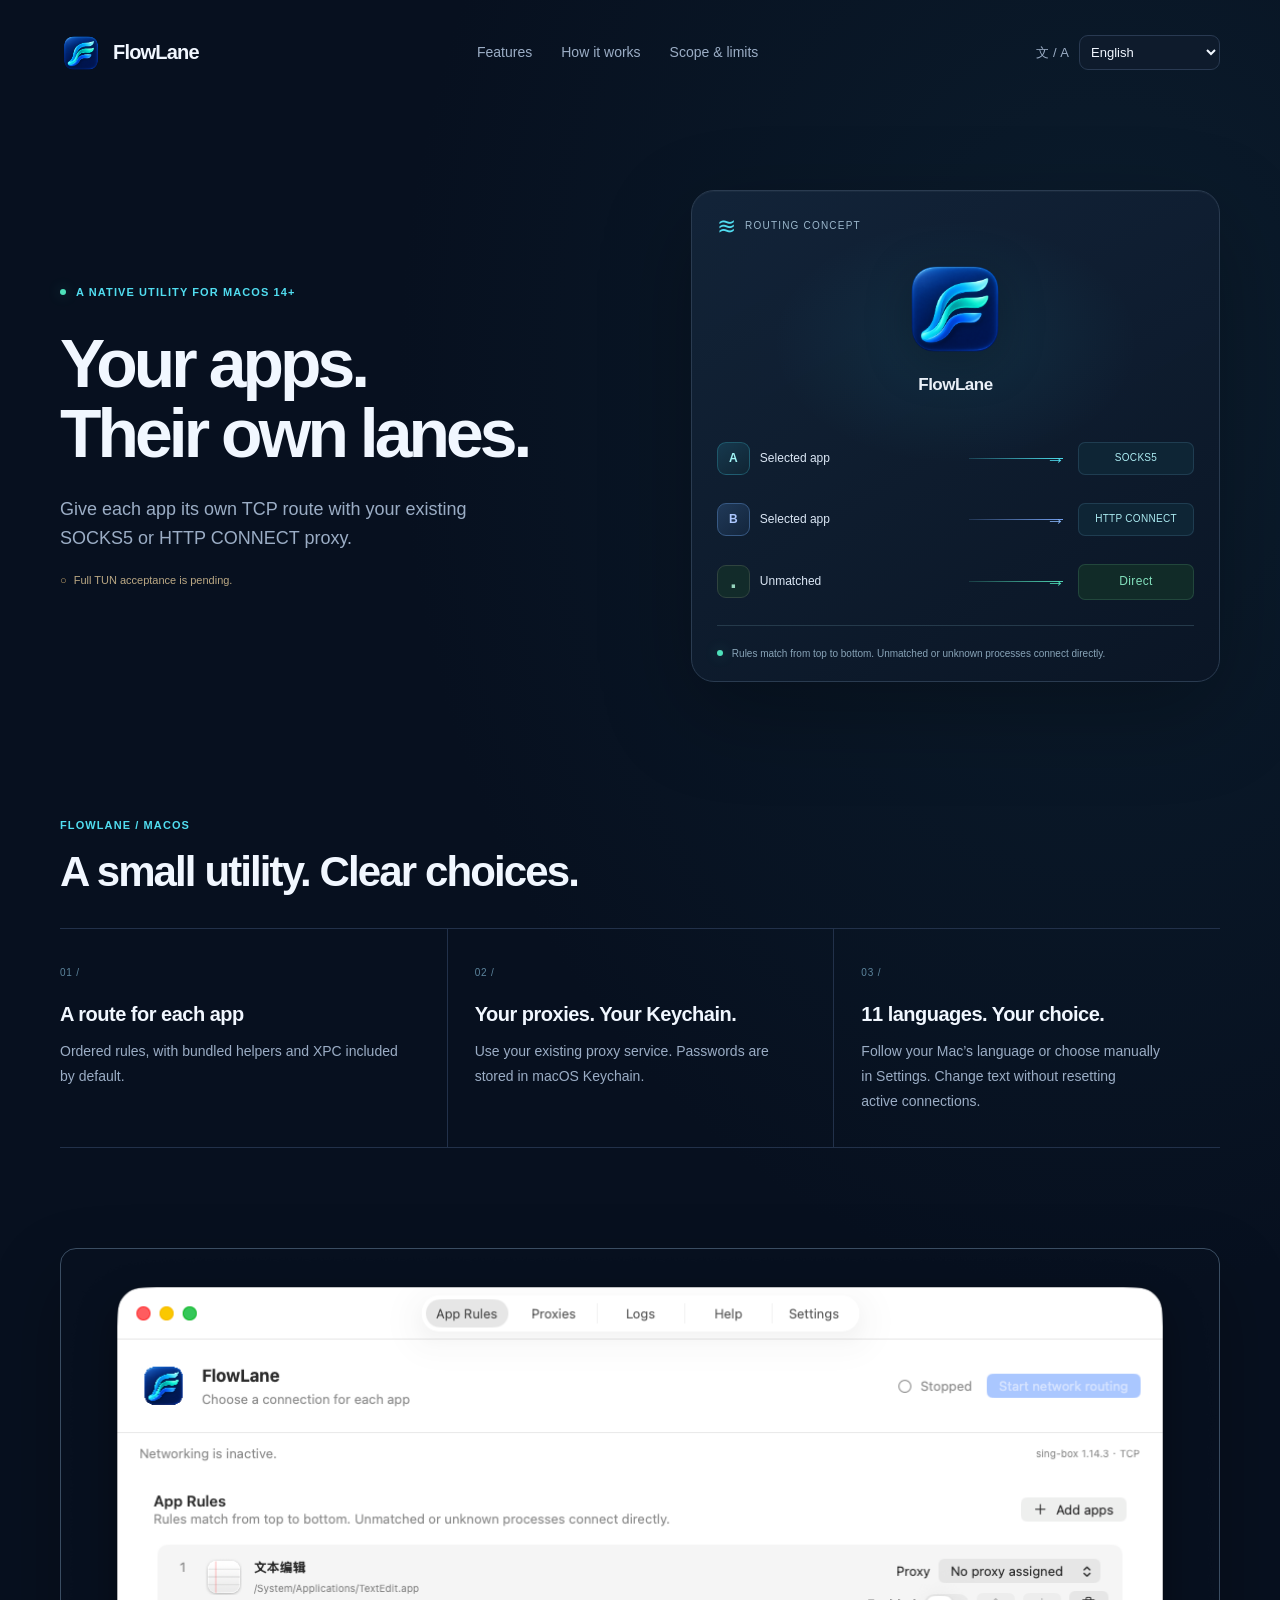
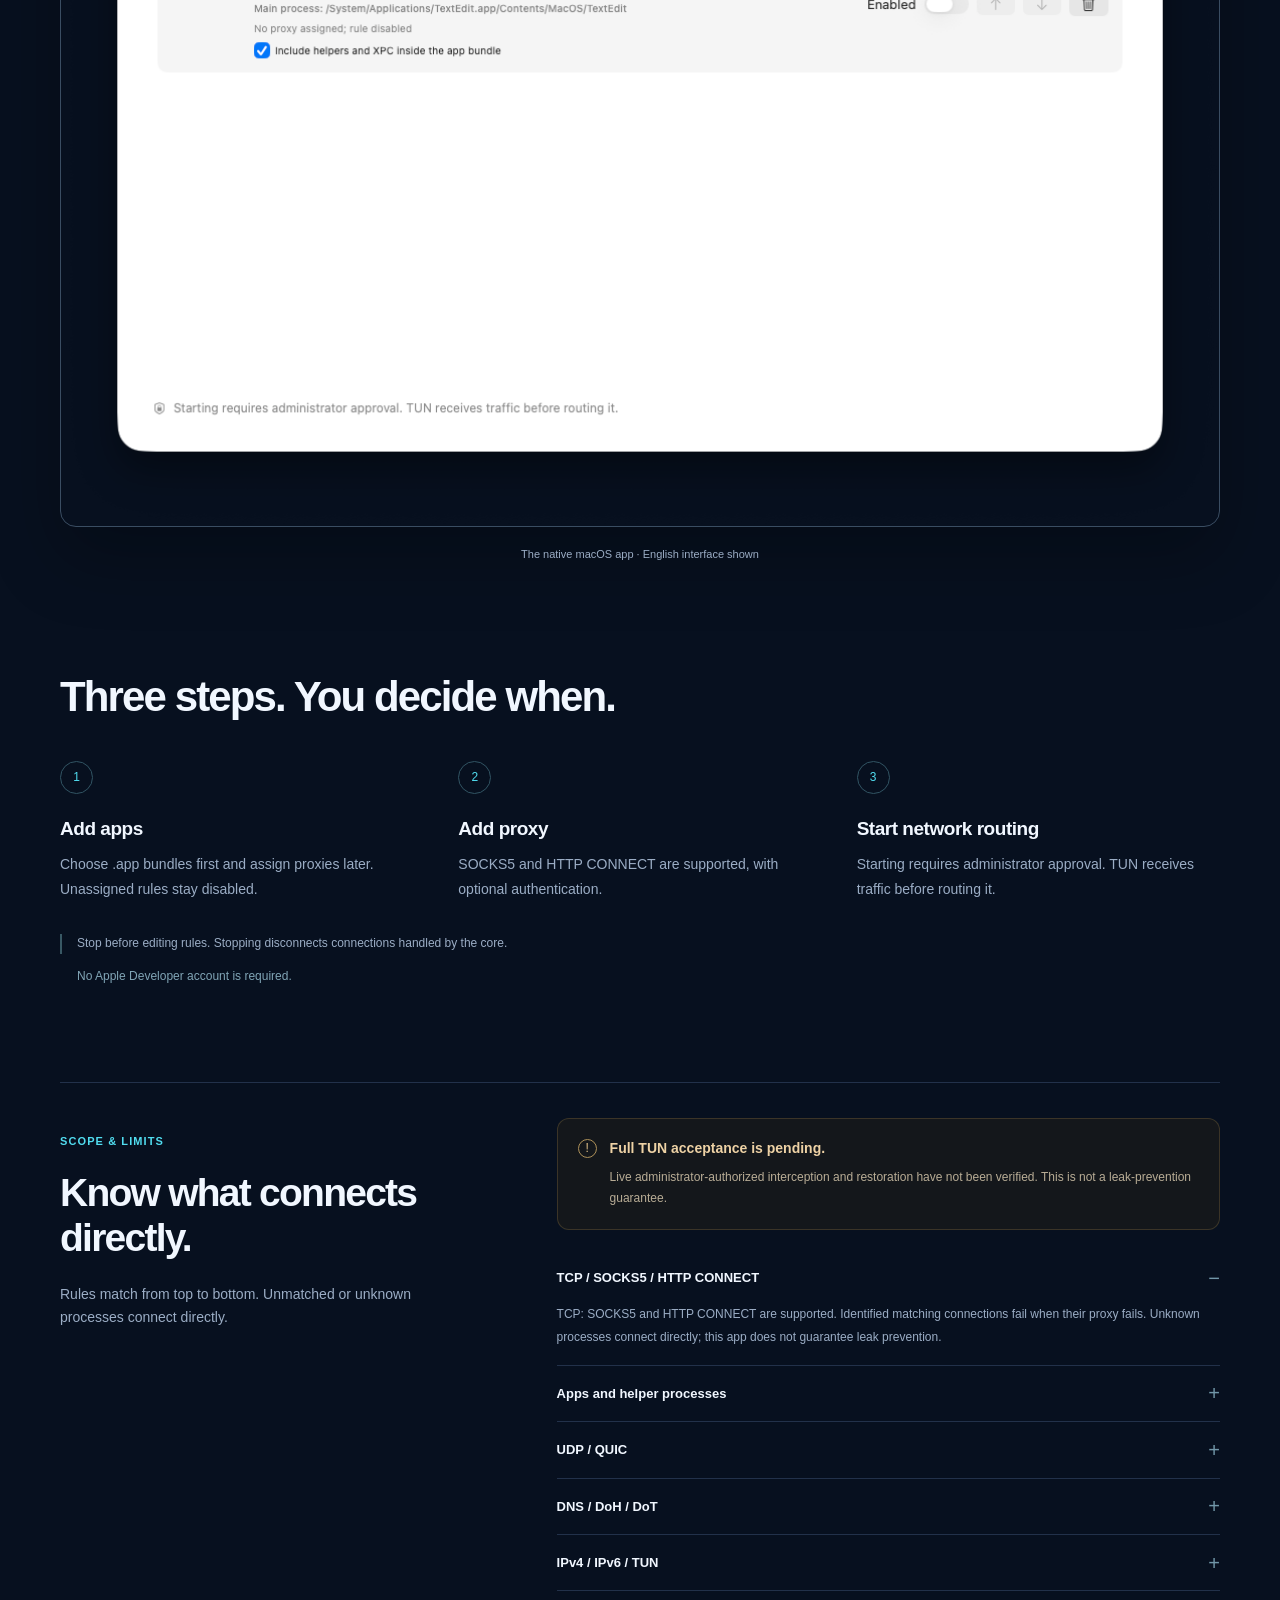
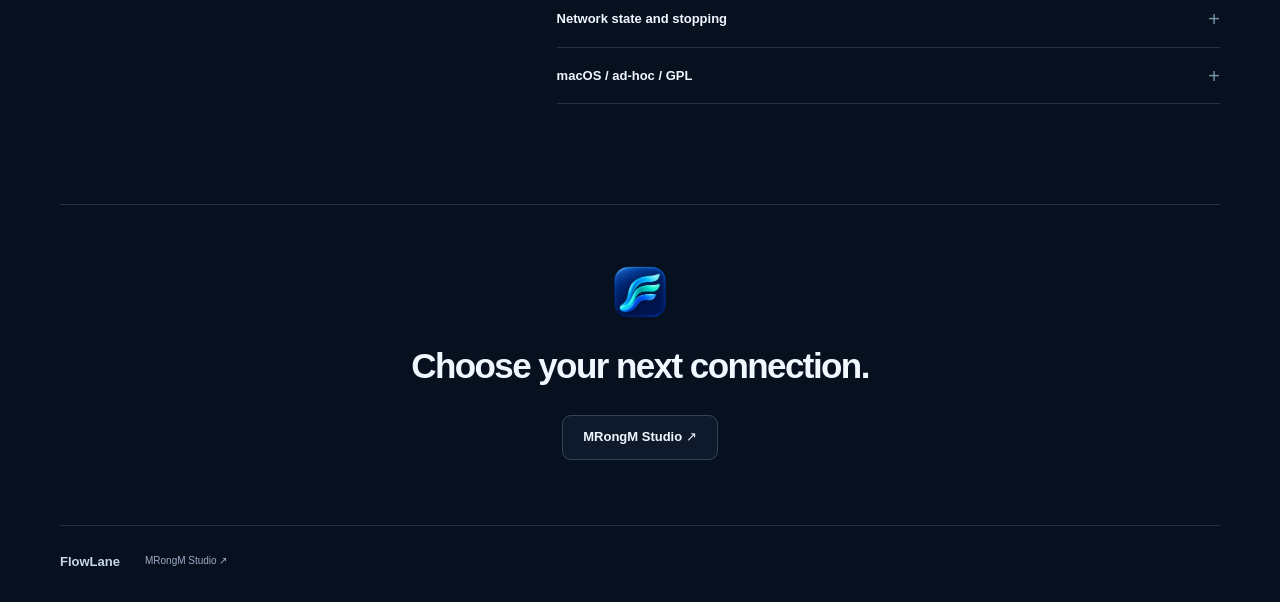
==== apps/flowlane/index.html @ 8cc9bf3f "feat(site): add FlowLane product page - expand the studio portfolio with a dedicated multilingual Fl" ====
<!doctype html>
<html lang="en" dir="ltr">
<head>
  <meta charset="utf-8">
  <meta name="viewport" content="width=device-width, initial-scale=1">
  <meta name="theme-color" content="#07101f">
  <meta name="description" content="FlowLane is a native macOS utility for assigning existing SOCKS5 and HTTP CONNECT proxies to individual apps. Know what connects directly.">
  <meta http-equiv="Content-Security-Policy" content="default-src 'self'; script-src 'self'; style-src 'self'; img-src 'self'; connect-src 'self'; base-uri 'none'; form-action 'none'">
  <meta property="og:title" content="FlowLane — Your apps. Their own lanes.">
  <meta property="og:type" content="website">
  <meta property="og:url" content="https://mrongm.328064.xyz/apps/flowlane/">
  <meta property="og:image" content="https://mrongm.328064.xyz/apps/flowlane/assets/flowlane.png">
  <title>FlowLane — Your apps. Their own lanes.</title>
  <link rel="canonical" href="https://mrongm.328064.xyz/apps/flowlane/">
  <link rel="icon" type="image/png" href="./assets/flowlane.png">
  <link rel="stylesheet" href="./style.css">
  <script type="module" src="./app.mjs"></script>
</head>
<body>
  <a class="skip-link" href="#main" data-i18n="skip">Skip to content</a>
  <header class="site-header wrap">
    <a class="brand" href="#" aria-label="FlowLane"><img src="./assets/flowlane.png" width="42" height="42" alt=""><span data-i18n="brand">FlowLane</span></a>
    <nav aria-label="Main navigation" data-i18n-aria="navigation">
      <a href="#features" data-i18n="navFeatures">Features</a>
      <a href="#how" data-i18n="navHow">How it works</a>
      <a href="#scope" data-i18n="navScope">Scope &amp; limits</a>
    </nav>
    <label class="language-control"><span class="language-icon" aria-hidden="true">文 / A</span><span class="sr-only" data-i18n="language">Interface language</span><select id="language" aria-label="Interface language" data-i18n-aria="language" disabled>
      <option value="en" lang="en">English</option><option value="zh-Hans" lang="zh-Hans">简体中文</option><option value="zh-Hant" lang="zh-Hant">繁體中文</option><option value="ja" lang="ja">日本語</option><option value="ko" lang="ko">한국어</option><option value="fr" lang="fr">Français</option><option value="de" lang="de">Deutsch</option><option value="es" lang="es">Español</option><option value="pt-BR" lang="pt-BR">Português (Brasil)</option><option value="ru" lang="ru">Русский</option><option value="ar" lang="ar">العربية</option>
    </select></label>
  </header>
  <main id="main">
    <section class="hero wrap" aria-labelledby="hero-title">
      <div class="hero-copy">
        <p class="eyebrow"><span class="status-dot" aria-hidden="true"></span><span data-i18n="eyebrow">A native utility for macOS 14+</span></p>
        <h1 id="hero-title" data-i18n="heroTitle">Your apps.
Their own lanes.</h1>
        <p class="hero-description" data-i18n="heroBody">Give each app its own TCP route with your existing SOCKS5 or HTTP CONNECT proxy.</p>
        <a class="hero-caution" href="#scope"><span aria-hidden="true">○</span><span data-i18n="acceptanceTitle">Full TUN acceptance is pending.</span></a>
      </div>
      <div class="routing-visual" role="img" aria-label="Selected app: SOCKS5 / HTTP CONNECT. Rules match from top to bottom. Unmatched or unknown processes connect directly." data-i18n-aria="diagramAria">
        <div class="visual-label"><span class="tiny-lanes" aria-hidden="true">≋</span><span data-i18n="diagramTitle">Routing concept</span></div>
        <div class="visual-brand"><img src="./assets/flowlane.png" alt="" width="108" height="108"><span>FlowLane</span></div>
        <div class="route"><span class="app-symbol" aria-hidden="true">A</span><span class="route-name" data-i18n="selectedApp">Selected app</span><span class="route-line cyan" aria-hidden="true"><span>→</span></span><bdi class="protocol">SOCKS5</bdi></div>
        <div class="route"><span class="app-symbol blue" aria-hidden="true">B</span><span class="route-name" data-i18n="selectedApp">Selected app</span><span class="route-line blue" aria-hidden="true"><span>→</span></span><bdi class="protocol">HTTP CONNECT</bdi></div>
        <div class="route direct-route"><span class="app-symbol muted" aria-hidden="true">·</span><span class="route-name" data-i18n="unmatched">Unmatched</span><span class="route-line teal" aria-hidden="true"><span>→</span></span><span class="protocol direct" data-i18n="direct">Direct</span></div>
        <div class="visual-foot"><span class="status-dot" aria-hidden="true"></span><span data-i18n="scopeIntro">Rules match from top to bottom. Unmatched or unknown processes connect directly.</span></div>
      </div>
    </section>
    <section id="features" class="features wrap" aria-labelledby="features-title">
      <div class="section-heading"><p class="eyebrow">FlowLane / macOS</p><h2 id="features-title" data-i18n="featuresTitle">A small utility. Clear choices.</h2></div>
      <div class="feature-grid">
        <article><span class="feature-number" aria-hidden="true">01 /</span><h3 data-i18n="featureRulesTitle">A route for each app</h3><p data-i18n="featureRulesBody">Ordered rules, with bundled helpers and XPC included by default.</p></article>
        <article><span class="feature-number" aria-hidden="true">02 /</span><h3 data-i18n="featureProxyTitle">Your proxies. Your Keychain.</h3><p data-i18n="featureProxyBody">Use your existing proxy service. Passwords are stored in macOS Keychain.</p></article>
        <article><span class="feature-number" aria-hidden="true">03 /</span><h3 data-i18n="featureLanguagesTitle">11 languages. Your choice.</h3><p data-i18n="featureLanguagesBody">Follow your Mac’s language or choose manually in Settings. Change text without resetting active connections.</p></article>
      </div>
    </section>
    <section class="app-preview wrap"><figure><img src="./assets/flowlane-ui-en.png" alt="The native macOS app · English interface shown" data-i18n-alt="screenshotCaption" loading="lazy" width="1152" height="872"><figcaption data-i18n="screenshotCaption">The native macOS app · English interface shown</figcaption></figure></section>
    <section id="how" class="how wrap" aria-labelledby="how-title">
      <div class="section-heading"><h2 id="how-title" data-i18n="howTitle">Three steps. You decide when.</h2></div>
      <ol class="steps">
        <li><span class="step-number" aria-hidden="true">1</span><h3 data-i18n="step1Title">Add apps</h3><p data-i18n="step1Body">Choose .app bundles first and assign proxies later. Unassigned rules stay disabled.</p></li>
        <li><span class="step-number" aria-hidden="true">2</span><h3 data-i18n="step2Title">Add proxy</h3><p data-i18n="step2Body">SOCKS5 and HTTP CONNECT are supported, with optional authentication.</p></li>
        <li><span class="step-number" aria-hidden="true">3</span><h3 data-i18n="step3Title">Start network routing</h3><p data-i18n="step3Body">Starting requires administrator approval. TUN receives traffic before routing it.</p></li>
      </ol>
      <p class="steps-note" data-i18n="stepsNote">Stop before editing rules. Stopping disconnects connections handled by the core.</p>
      <p class="account-note" data-i18n="accountNote">No Apple Developer account is required.</p>
    </section>
    <section id="scope" class="scope wrap" aria-labelledby="scope-title">
      <div class="scope-heading"><p class="eyebrow" data-i18n="navScope">Scope &amp; limits</p><h2 id="scope-title" data-i18n="scopeTitle">Know what connects directly.</h2><p data-i18n="scopeIntro">Rules match from top to bottom. Unmatched or unknown processes connect directly.</p></div>
      <div class="scope-details">
        <aside class="acceptance"><span class="notice-mark" aria-hidden="true">!</span><div><h3 data-i18n="acceptanceTitle">Full TUN acceptance is pending.</h3><p data-i18n="acceptanceBody">Live administrator-authorized interception and restoration have not been verified. This is not a leak-prevention guarantee.</p></div></aside>
        <details open><summary>TCP / SOCKS5 / HTTP CONNECT</summary><p data-i18n="scopeTcp">TCP: SOCKS5 and HTTP CONNECT are supported. Identified matching connections fail when their proxy fails. Unknown processes connect directly; this app does not guarantee leak prevention.</p></details>
        <details><summary data-i18n="scopeHelpersTitle">Apps and helper processes</summary><p data-i18n="scopeHelpers">Helpers: processes inside the .app bundle match by default. Shared WebKit networking, system services and other proxy tools outside the bundle cannot automatically be attributed to the originating app. Re-select an app after moving or updating it.</p></details>
        <details><summary>UDP / QUIC</summary><p data-i18n="scopeUdp">UDP / QUIC: UDP from matching apps is rejected, allowing compatible clients to fall back to TCP. Unmatched UDP connects directly, including traffic from shared or unknown processes.</p></details>
        <details><summary>DNS / DoH / DoT</summary><p data-i18n="scopeDns">DNS: system DNS settings stay unchanged and port 53 connects directly. Per-app DNS and DNS privacy are not provided. An app's own TCP DoH / DoT connections still follow its process rules.</p></details>
        <details><summary>IPv4 / IPv6 / TUN</summary><p data-i18n="scopeIpv6">IPv6: the TUN configuration includes both IPv4 and IPv6. Live interception and restoration require administrator acceptance testing. Loopback, local links, explicitly bound interfaces and higher-priority VPN routes can bypass TUN.</p></details>
        <details><summary data-i18n="scopeLifecycleTitle">Network state and stopping</summary><p data-i18n="scopeLifecycle">Network state: core outbound sockets bind to the detected original interface. Verified local upstream processes and their entire app bundles take priority and connect directly to avoid loops; exceptions appear in the logs. Startup is refused if the local listener cannot be verified. Restart the session after its process restarts. Stopping compares routes and DNS without overwriting other network tools' settings.</p></details>
        <details><summary>macOS / ad-hoc / GPL</summary><p data-i18n="scopeLicense">This build is locally ad-hoc signed and is not notarized. No Apple Developer account is required. The app includes sing-box 1.14.3 (GPL-3.0-or-later), its license and source links.</p></details>
      </div>
    </section>
    <section class="closing wrap"><img src="./assets/flowlane.png" width="64" height="64" alt=""><h2 data-i18n="footerTitle">Choose your next connection.</h2><div class="closing-links"><a class="button secondary compact" href="../../">MRongM Studio ↗</a></div></section>
  </main>
  <footer class="site-footer wrap"><span data-i18n="brand">FlowLane</span><a href="../../">MRongM Studio ↗</a></footer>
  <p id="language-announcement" class="sr-only" aria-live="polite"></p>
  <noscript><p class="wrap no-script">JavaScript is optional for reading this English page. Enable it to switch languages.</p></noscript>
</body>
</html>
---- apps/flowlane/style.css ----
:root{color-scheme:dark;--bg:#07101f;--panel:#0d192c;--ink:#f1f7ff;--muted:#9badc5;--line:#22314a;--cyan:#51ddf0;--teal:#4ee0ba;--width:1160px;font-family:-apple-system,BlinkMacSystemFont,"Segoe UI",sans-serif;font-synthesis:none;font-size:16px;line-height:1.65;scroll-behavior:smooth}
*{box-sizing:border-box}body{margin:0;color:var(--ink);background:radial-gradient(ellipse 55% 24% at 86% 10%,#102c3e75,transparent),var(--bg)}a{color:inherit;text-decoration:none}button,select{font:inherit}button,a,select,summary{-webkit-tap-highlight-color:transparent}a:focus-visible,select:focus-visible,summary:focus-visible{outline:3px solid var(--cyan);outline-offset:6px;border-radius:6px}img{display:block;max-width:100%;height:auto}svg{width:23px;height:23px;fill:none;stroke:currentColor;stroke-width:1.7;stroke-linecap:round;stroke-linejoin:round}h1,h2,h3,p{margin:0}h1,h2,h3{line-height:1.15;letter-spacing:-.035em}p{color:var(--muted)}.wrap{width:min(var(--width),calc(100% - 64px));margin-inline:auto}.site-header{min-height:105px;display:flex;align-items:center;justify-content:space-between;gap:28px}.brand{display:flex;align-items:center;gap:11px;font-size:20px;letter-spacing:-.04em;font-weight:650;white-space:nowrap}.site-header nav{display:flex;gap:29px;font-size:14px;color:var(--muted)}.site-header nav a:hover,.text-link:hover,.site-footer a:hover{color:var(--cyan)}.language-control{display:flex;align-items:center;gap:10px;font-size:13px}.language-icon{color:var(--muted);white-space:nowrap}.language-control select{appearance:auto;max-width:172px;color:var(--ink);background:#0e1b2c;border:1px solid #293a52;border-radius:9px;padding:8px 7px;cursor:pointer}.language-control select:disabled{opacity:.5}.hero{display:grid;grid-template-columns:1.06fr 1fr;align-items:center;gap:70px;padding-block:85px 110px}.eyebrow{display:flex;align-items:center;gap:10px;font-size:11px;font-weight:600;letter-spacing:.1em;text-transform:uppercase;color:var(--cyan)}.status-dot{display:inline-block;width:6px;height:6px;background:var(--teal);border-radius:50%;box-shadow:0 0 14px #4ee0ba55;flex-shrink:0}h1{font-size:clamp(48px,5.3vw,76px);line-height:1.04;white-space:pre-line;font-weight:700;margin-block:27px 25px;letter-spacing:-.058em}.hero-description{font-size:18px;line-height:1.65;max-width:470px;text-wrap:pretty}.downloads{display:flex;gap:12px;flex-wrap:wrap;margin-top:31px}.button{min-height:60px;padding:13px 21px;border-radius:12px;display:inline-flex;align-items:center;justify-content:center;gap:13px;font-weight:650;font-size:16px;line-height:1.3;transition:background .15s,transform .15s}.button:hover{transform:translateY(-2px)}.primary{color:#06202b;background:linear-gradient(120deg,#7ce8e8,#48d7d2);border:1px solid #8cefed;box-shadow:0 5px 28px #41d9d413}.primary:hover{background:#9af6ef}.secondary{background:#0e1a2c;border:1px solid #314359;color:var(--ink)}.secondary:hover{background:#17263b}.button>span{display:flex;flex-direction:column;gap:2px}.download-label{font-size:10px;font-weight:500;letter-spacing:.02em}.download-note{font-size:11px;margin-top:15px}.text-link{font-size:13px;color:#c6d6e9;text-decoration:underline;text-decoration-color:#384c63;text-underline-offset:5px}.releases-link{display:inline-block;margin-top:14px}.routing-visual{position:relative;border:1px solid #2a3b50;border-radius:23px;background:linear-gradient(150deg,#13253ae6,#0a1525ee);box-shadow:0 30px 90px #0004,inset 0 1px 0 #ffffff09;padding:24px 25px 20px;isolation:isolate}.routing-visual::before{content:"";position:absolute;width:70%;height:50%;inset:6% 15% auto;background:radial-gradient(ellipse,#2bb8d41a,transparent 70%);z-index:-1}.visual-label{display:flex;align-items:center;gap:8px;font-size:10px;text-transform:uppercase;letter-spacing:.12em;color:#9cb8cd}.tiny-lanes{font-size:23px;line-height:1;color:var(--cyan)}.visual-brand{display:flex;align-items:center;justify-content:center;flex-direction:column;margin-block:17px 29px;gap:8px;font-weight:600;font-size:17px;letter-spacing:-.03em}.visual-brand img{filter:drop-shadow(0 10px 22px #0004)}.route{display:grid;grid-template-columns:33px minmax(0,1fr) minmax(25px,.5fr) 116px;gap:10px;align-items:center;padding-block:14px}.app-symbol{width:33px;height:33px;display:grid;place-items:center;border:1px solid #319aae65;border-radius:9px;background:linear-gradient(145deg,#16394e,#102433);color:#a1f5f6;font-size:12px;font-weight:600}.app-symbol.blue{border-color:#375984;background:linear-gradient(140deg,#203958,#13253c);color:#adc8ff}.app-symbol.muted{border-color:#30443f;background:#122b2a;color:#97d3bd;font-size:24px}.route-name{font-size:12px;color:#dce8f6;line-height:1.3}.route-line{height:1px;position:relative;background:linear-gradient(90deg,#4bddeb30,#4bddeb);color:var(--cyan);margin-inline-end:5px}.route-line span{position:absolute;inset-inline-end:-2px;top:-14px;font-size:19px}.route-line.blue{background:linear-gradient(90deg,#729fee30,#729fee);color:#87b6fa}.route-line.teal{background:linear-gradient(90deg,#4ed4b230,#4ed4b2);color:var(--teal)}.protocol{padding:7px 4px;border:1px solid #3d66845c;border-radius:7px;background:#0e2535;text-align:center;white-space:nowrap;font-size:10px;letter-spacing:.03em;color:#acecf2}.direct{border-color:#36675477;background:#112b28;color:#82dfbc;font-size:12px}.visual-foot{display:flex;align-items:flex-start;gap:9px;font-size:10px;line-height:1.5;color:#88a4b8;padding-top:20px;margin-top:11px;border-top:1px solid #253a4b}.visual-foot .status-dot{margin-top:4px}.features{padding-block:24px 95px}.section-heading{margin-bottom:32px}.section-heading .eyebrow{margin-bottom:14px}h2{font-size:clamp(28px,3.3vw,42px);font-weight:650;letter-spacing:-.045em}h3{font-size:20px;font-weight:600;letter-spacing:-.025em}.feature-grid{display:grid;grid-template-columns:repeat(3,1fr);border-top:1px solid var(--line);border-bottom:1px solid var(--line)}.feature-grid article{padding:29px 27px 33px 0}.feature-grid article+article{padding-inline-start:27px;border-inline-start:1px solid var(--line)}.feature-number{font-size:10px;letter-spacing:.08em;color:#5c849c}.feature-grid h3{margin-block:18px 13px}.feature-grid p,.steps p{font-size:14px;line-height:1.8;text-wrap:pretty}.app-preview{margin-block:5px 100px}.app-preview figure{margin:0}.app-preview img{width:100%;border:1px solid #3a4d62;border-radius:16px;box-shadow:0 30px 70px #0004}.app-preview figcaption{text-align:center;font-size:11px;color:var(--muted);margin-top:18px}.how{padding-block:10px 95px}.steps{display:grid;grid-template-columns:repeat(3,1fr);gap:35px;list-style:none;margin:40px 0 22px;padding:0}.step-number{display:grid;place-items:center;width:33px;height:33px;border:1px solid #315463;border-radius:50%;color:var(--cyan);font-size:12px;margin-bottom:24px}.steps h3{font-size:19px;margin-bottom:12px}.steps-note{font-size:12px;border-inline-start:2px solid #385864;padding-inline-start:15px;margin-top:32px}.scope{display:grid;grid-template-columns:.76fr 1.24fr;gap:90px;padding-block:35px 100px;border-top:1px solid var(--line)}.scope-heading{padding-top:14px}.scope-heading h2{margin-block:21px 22px;font-size:39px}.scope-heading>p:not(.eyebrow){font-size:14px;margin-bottom:24px}.acceptance{display:flex;gap:13px;border:1px solid #76633a65;border-radius:12px;background:#28231866;padding:20px;margin-bottom:20px}.notice-mark{border:1px solid #ad9059;border-radius:50%;color:#e6c48a;width:19px;height:19px;flex:0 0 19px;line-height:17px;text-align:center;font-size:12px}.acceptance h3{font-size:14px;line-height:1.35;color:#eed2a5;letter-spacing:0}.acceptance p{font-size:12px;line-height:1.75;margin-top:9px;color:#b9ad96}details{border-bottom:1px solid var(--line);padding-block:17px}summary{cursor:pointer;font-size:13px;font-weight:550;list-style:none;display:flex;justify-content:space-between;align-items:center;gap:14px}summary::-webkit-details-marker{display:none}summary::after{content:"+";font-size:20px;line-height:1;color:#7196a8;font-weight:300}details[open] summary::after{content:"−"}details p{font-size:12px;line-height:1.85;margin-top:15px;text-wrap:pretty}.closing{display:flex;flex-direction:column;align-items:center;text-align:center;border-top:1px solid var(--line);padding-block:55px 65px}.closing img{margin-bottom:22px}.closing h2{font-size:35px;max-width:700px}.closing-links{display:flex;gap:12px;flex-wrap:wrap;justify-content:center;margin-top:28px}.compact{min-height:45px;font-size:13px;padding:11px 20px;border-radius:9px}.site-footer{border-top:1px solid var(--line);padding-block:25px 30px;display:flex;align-items:center;gap:25px;font-size:10px;color:var(--muted)}.site-footer>span{color:#c7d7e7;font-size:13px;font-weight:550}.site-footer p{flex:1}.site-footer>div{display:flex;gap:20px}.sr-only{position:absolute;width:1px;height:1px;padding:0;margin:-1px;overflow:hidden;clip:rect(0,0,0,0);white-space:nowrap;border:0}.skip-link{position:fixed;inset-block-start:-80px;inset-inline-start:15px;background:var(--cyan);color:#07101f;padding:9px 14px;z-index:10}.skip-link:focus{inset-block-start:15px}.no-script{font-size:12px;padding-block:15px}[dir=rtl] .route-line span{transform:rotate(180deg)}:lang(ar){letter-spacing:0}html:lang(ar){font-family:system-ui,"Geeza Pro",Tahoma,sans-serif}:lang(ar) h1{line-height:1.3;letter-spacing:0}:lang(ar) h2,:lang(ar) h3{letter-spacing:0;line-height:1.5}:lang(ja) h1,:lang(zh-Hans) h1,:lang(zh-Hant) h1,:lang(ko) h1{font-size:clamp(43px,4.5vw,65px);letter-spacing:-.04em;line-height:1.2}
.hero-caution{display:flex;align-items:center;gap:7px;font-size:11px;color:#bba884;margin-top:18px;max-width:450px;line-height:1.5}.hero-caution>span:first-child{color:#c5a56c}.hero-caution:hover{color:#e6d4ae}
.account-note{font-size:12px;color:#81a5b6;margin-top:13px;padding-inline-start:17px}
@media(min-width:1440px){.hero{padding-block:105px 120px}}
@media(max-width:1050px){.hero{gap:35px}.routing-visual{padding-inline:19px}.route{grid-template-columns:29px minmax(0,1fr) 25px 99px;gap:7px}.protocol{font-size:9px}.site-header nav{gap:20px}.scope{gap:45px}.downloads .button{padding-inline:17px}.feature-grid h3{font-size:19px}}
@media(max-width:800px){.wrap{width:calc(100% - 40px)}.site-header{min-height:86px;gap:15px}.site-header nav{display:none}.hero{grid-template-columns:1fr;gap:55px;padding-block:55px 70px}.hero-copy{max-width:580px}.hero h1{font-size:64px}.hero-description{max-width:530px}.routing-visual{max-width:550px;width:100%;justify-self:center;padding:24px 28px}.route{grid-template-columns:33px minmax(0,1fr) minmax(30px,.8fr) 125px;gap:12px}.protocol{font-size:11px}.visual-brand{margin-bottom:18px}.hero .downloads{gap:14px}.feature-grid{grid-template-columns:1fr}.feature-grid article{padding:25px 0}.feature-grid article+article{padding-inline-start:0;border-inline-start:0;border-top:1px solid var(--line)}.feature-grid h3{margin-block:10px}.features{padding-bottom:65px}.steps{gap:23px}.scope{grid-template-columns:1fr;gap:20px;padding-bottom:65px}.scope-heading{max-width:560px}.scope-heading h2{font-size:36px}.app-preview{margin-bottom:70px}.site-footer{flex-wrap:wrap;gap:10px 22px}.site-footer>div{width:100%;margin-top:4px}.how{padding-bottom:65px}}
@media(max-width:500px){.wrap{width:calc(100% - 36px)}.brand{font-size:17px;gap:8px}.brand img{width:35px}.language-icon{display:none}.language-control select{max-width:150px;font-size:11px;padding-block:8px}.hero{padding-top:35px}.hero h1{font-size:53px;line-height:1.07}.hero-description{font-size:16px}.eyebrow{font-size:10px}.downloads{gap:10px}.button{font-size:14px;padding:12px 16px;gap:10px}.download-note{font-size:10px}.routing-visual{padding:20px 16px}.route{grid-template-columns:28px minmax(0,1fr) 22px 105px;gap:8px}.app-symbol{width:28px;height:28px}.route-name{font-size:10px}.protocol{font-size:9px}.direct{font-size:10px}.steps{grid-template-columns:1fr;gap:27px;margin-top:25px}.steps li{display:grid;grid-template-columns:33px 1fr;gap:0 15px}.step-number{grid-row:1/3;margin:0}.steps h3{font-size:18px;margin-top:3px}.steps p{grid-column:2}.scope-heading h2{font-size:32px}.closing h2{font-size:29px}.closing-links{gap:10px}.compact{font-size:12px;padding-inline:15px}.site-footer>div{gap:15px;flex-wrap:wrap}:lang(ja) .hero h1,:lang(zh-Hans) .hero h1,:lang(zh-Hant) .hero h1,:lang(ko) .hero h1{font-size:44px;line-height:1.25}:lang(ar) .hero h1{font-size:47px;line-height:1.4}}
@media(prefers-reduced-motion:reduce){:root{scroll-behavior:auto}.button{transition:none}.button:hover{transform:none}}
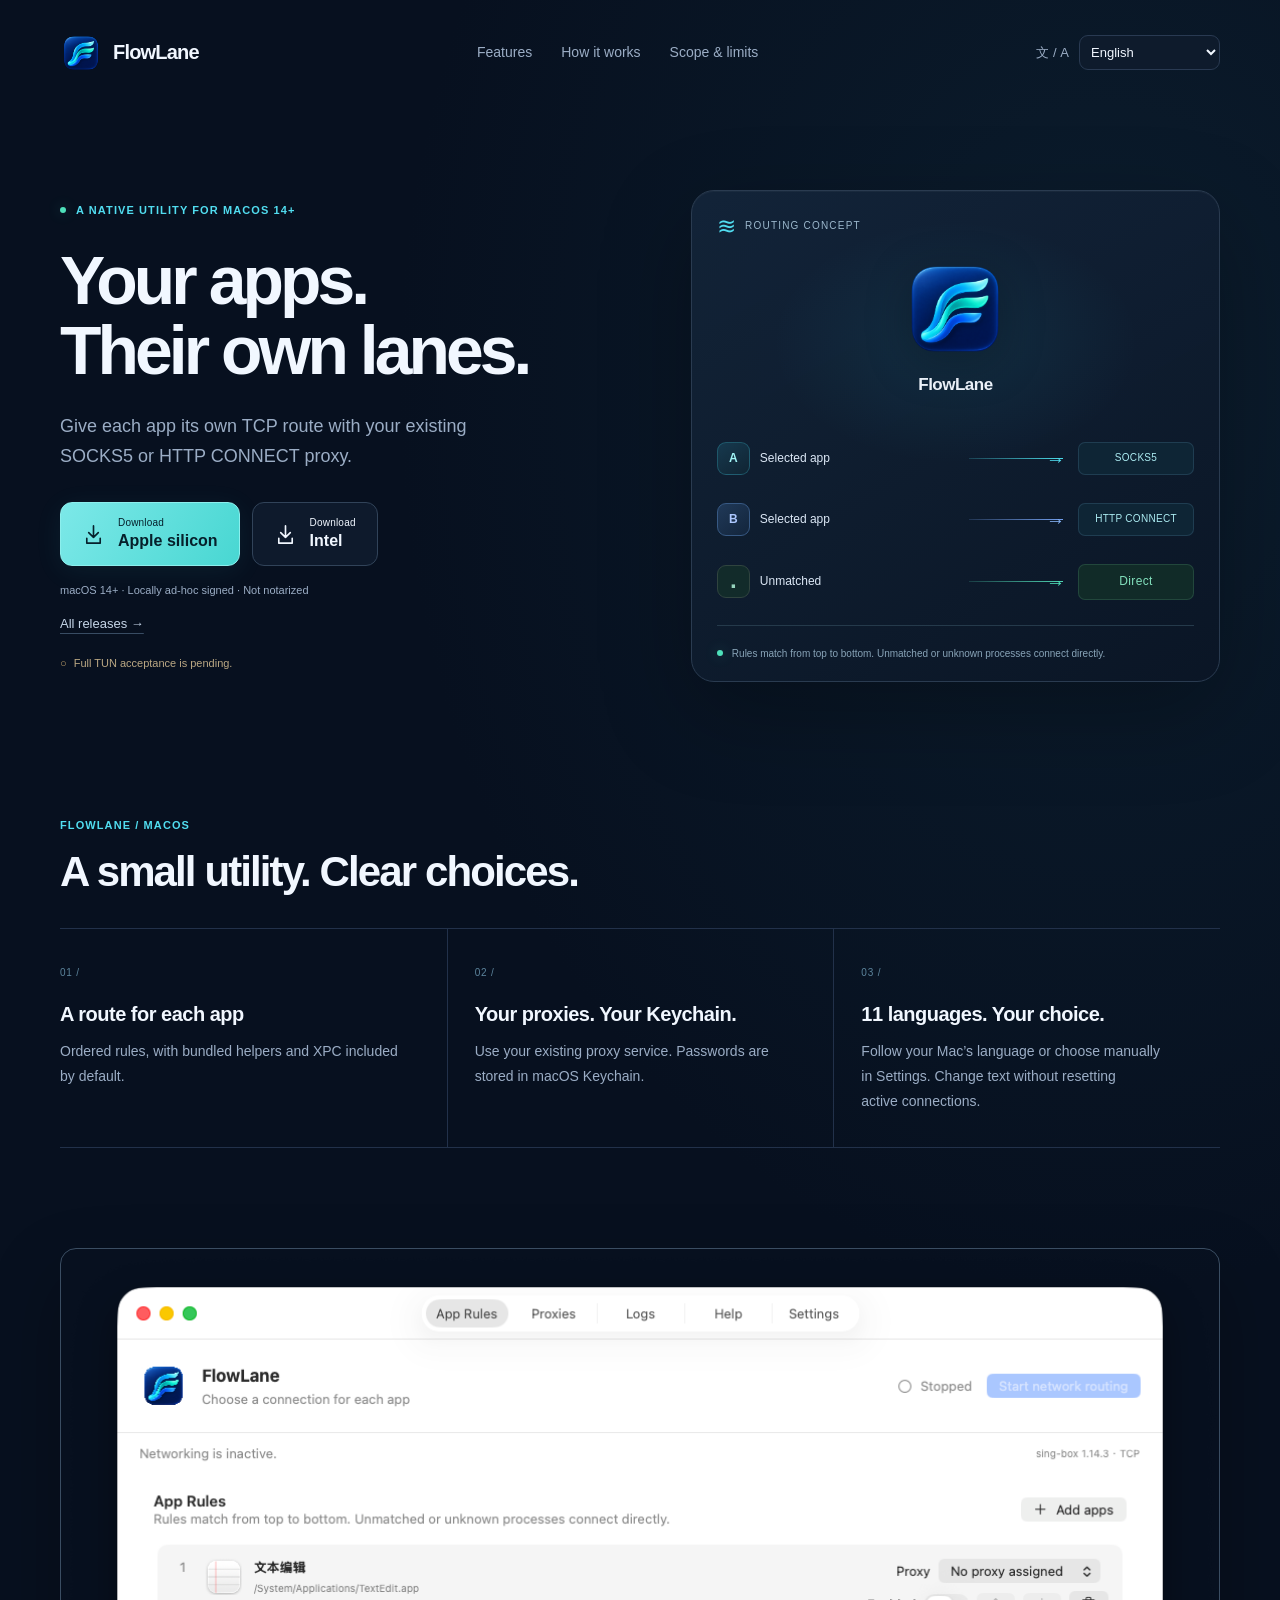
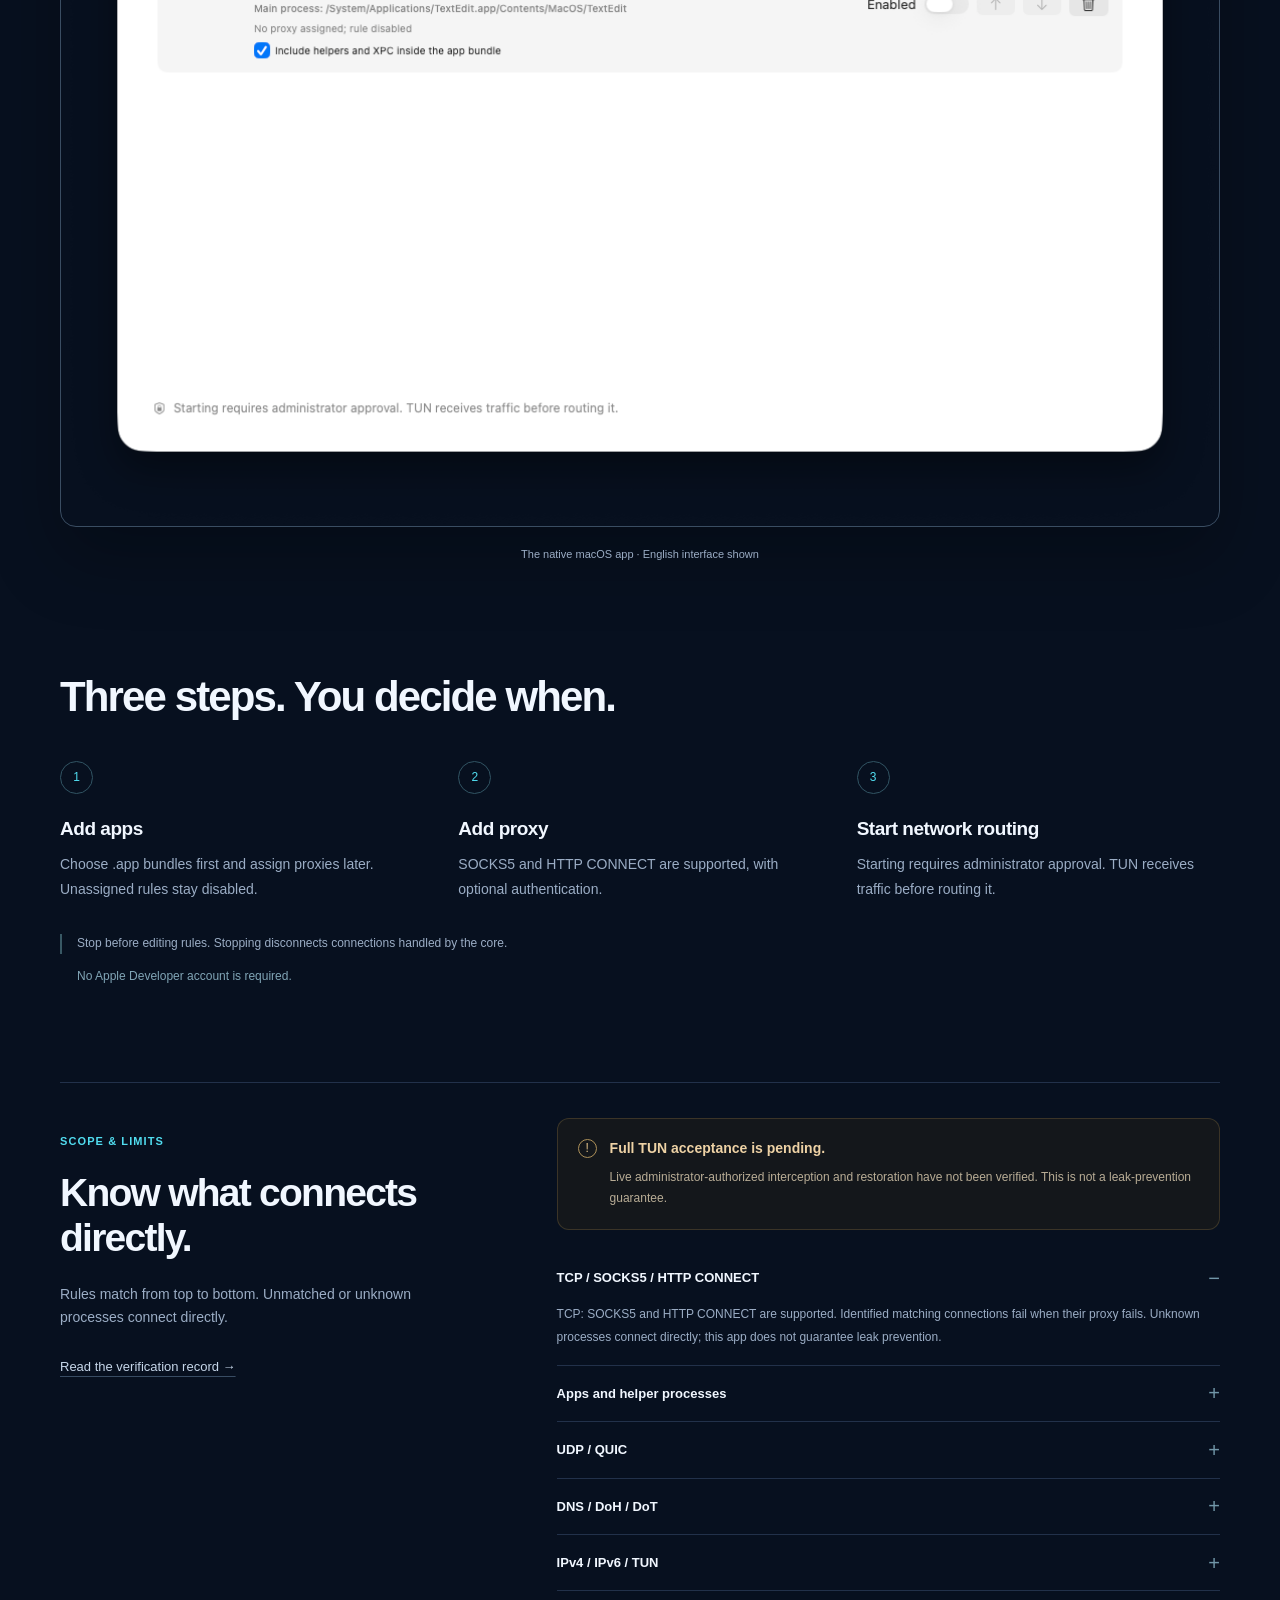
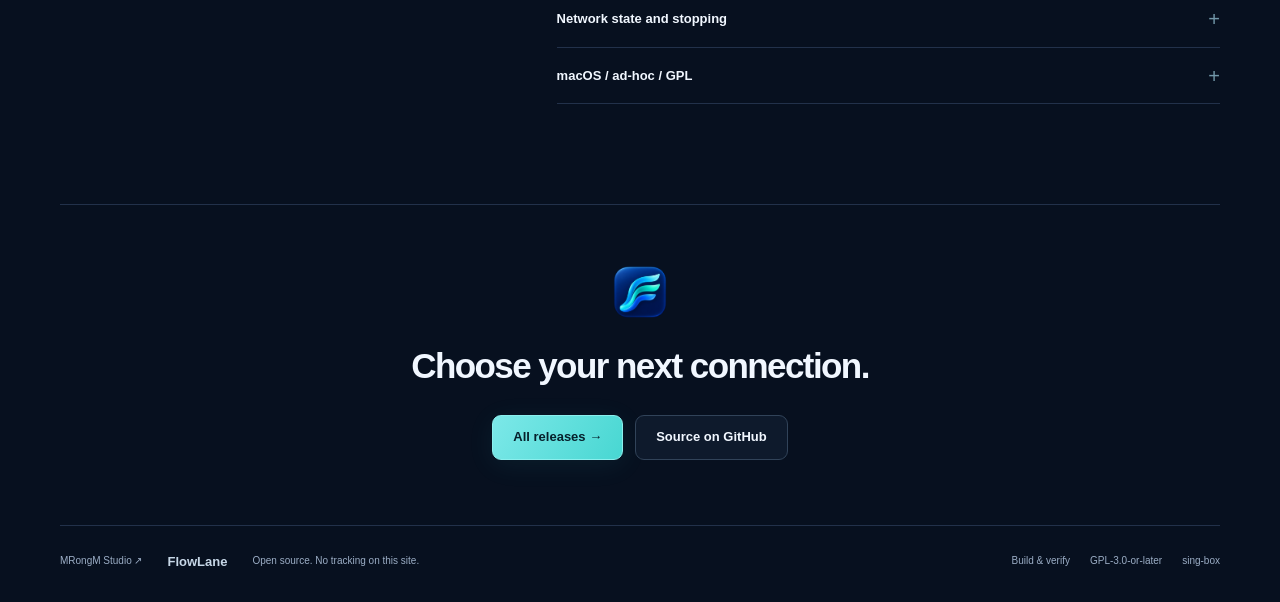
==== commit e2ab71e8: "fix(site): retain FlowLane public downloads - preserve the existing release and source links while t" ====
--- a/apps/flowlane/index.html
+++ b/apps/flowlane/index.html
@@ -36,6 +36,12 @@
         <h1 id="hero-title" data-i18n="heroTitle">Your apps.
 Their own lanes.</h1>
         <p class="hero-description" data-i18n="heroBody">Give each app its own TCP route with your existing SOCKS5 or HTTP CONNECT proxy.</p>
+        <div class="downloads">
+          <a class="button primary" href="https://github.com/MRongM/FlowLane/releases/latest/download/FlowLane-macos-arm64.zip"><svg viewBox="0 0 24 24" aria-hidden="true"><path d="M12 3v12m-5-5 5 5 5-5M5 16v5h14v-5"/></svg><span><span class="download-label" data-i18n="download">Download</span><bdi>Apple silicon</bdi></span></a>
+          <a class="button secondary" href="https://github.com/MRongM/FlowLane/releases/latest/download/FlowLane-macos-x86_64.zip"><svg viewBox="0 0 24 24" aria-hidden="true"><path d="M12 3v12m-5-5 5 5 5-5M5 16v5h14v-5"/></svg><span><span class="download-label" data-i18n="download">Download</span><bdi>Intel</bdi></span></a>
+        </div>
+        <p class="download-note" data-i18n="downloadNote">macOS 14+ · Locally ad-hoc signed · Not notarized</p>
+        <a class="text-link releases-link" href="https://github.com/MRongM/FlowLane/releases" data-i18n="releases">All releases →</a>
         <a class="hero-caution" href="#scope"><span aria-hidden="true">○</span><span data-i18n="acceptanceTitle">Full TUN acceptance is pending.</span></a>
       </div>
       <div class="routing-visual" role="img" aria-label="Selected app: SOCKS5 / HTTP CONNECT. Rules match from top to bottom. Unmatched or unknown processes connect directly." data-i18n-aria="diagramAria">
@@ -67,7 +73,7 @@
       <p class="account-note" data-i18n="accountNote">No Apple Developer account is required.</p>
     </section>
     <section id="scope" class="scope wrap" aria-labelledby="scope-title">
-      <div class="scope-heading"><p class="eyebrow" data-i18n="navScope">Scope &amp; limits</p><h2 id="scope-title" data-i18n="scopeTitle">Know what connects directly.</h2><p data-i18n="scopeIntro">Rules match from top to bottom. Unmatched or unknown processes connect directly.</p></div>
+      <div class="scope-heading"><p class="eyebrow" data-i18n="navScope">Scope &amp; limits</p><h2 id="scope-title" data-i18n="scopeTitle">Know what connects directly.</h2><p data-i18n="scopeIntro">Rules match from top to bottom. Unmatched or unknown processes connect directly.</p><a class="text-link" href="https://github.com/MRongM/FlowLane/blob/main/docs/verification.md" data-i18n="verification">Read the verification record →</a></div>
       <div class="scope-details">
         <aside class="acceptance"><span class="notice-mark" aria-hidden="true">!</span><div><h3 data-i18n="acceptanceTitle">Full TUN acceptance is pending.</h3><p data-i18n="acceptanceBody">Live administrator-authorized interception and restoration have not been verified. This is not a leak-prevention guarantee.</p></div></aside>
         <details open><summary>TCP / SOCKS5 / HTTP CONNECT</summary><p data-i18n="scopeTcp">TCP: SOCKS5 and HTTP CONNECT are supported. Identified matching connections fail when their proxy fails. Unknown processes connect directly; this app does not guarantee leak prevention.</p></details>
@@ -79,10 +85,10 @@
         <details><summary>macOS / ad-hoc / GPL</summary><p data-i18n="scopeLicense">This build is locally ad-hoc signed and is not notarized. No Apple Developer account is required. The app includes sing-box 1.14.3 (GPL-3.0-or-later), its license and source links.</p></details>
       </div>
     </section>
-    <section class="closing wrap"><img src="./assets/flowlane.png" width="64" height="64" alt=""><h2 data-i18n="footerTitle">Choose your next connection.</h2><div class="closing-links"><a class="button secondary compact" href="../../">MRongM Studio ↗</a></div></section>
+    <section class="closing wrap"><img src="./assets/flowlane.png" width="64" height="64" alt=""><h2 data-i18n="footerTitle">Choose your next connection.</h2><div class="closing-links"><a class="button primary compact" href="https://github.com/MRongM/FlowLane/releases" data-i18n="releases">All releases →</a><a class="button secondary compact" href="https://github.com/MRongM/FlowLane" data-i18n="source">Source on GitHub</a></div></section>
   </main>
-  <footer class="site-footer wrap"><span data-i18n="brand">FlowLane</span><a href="../../">MRongM Studio ↗</a></footer>
+  <footer class="site-footer wrap"><a href="../../">MRongM Studio ↗</a><span data-i18n="brand">FlowLane</span><p data-i18n="footerNote">Open source. No tracking on this site.</p><div><a href="https://github.com/MRongM/FlowLane/blob/main/README.md" data-i18n="build">Build &amp; verify</a><a href="https://github.com/MRongM/FlowLane/blob/main/LICENSE">GPL-3.0-or-later</a><a href="https://github.com/MRongM/FlowLane/blob/main/ThirdParty/sing-box/SOURCE.md">sing-box</a></div></footer>
   <p id="language-announcement" class="sr-only" aria-live="polite"></p>
-  <noscript><p class="wrap no-script">JavaScript is optional for reading this English page. Enable it to switch languages.</p></noscript>
+  <noscript><p class="wrap no-script">JavaScript is optional for reading this English page and downloading FlowLane. Enable it to switch languages.</p></noscript>
 </body>
 </html>
